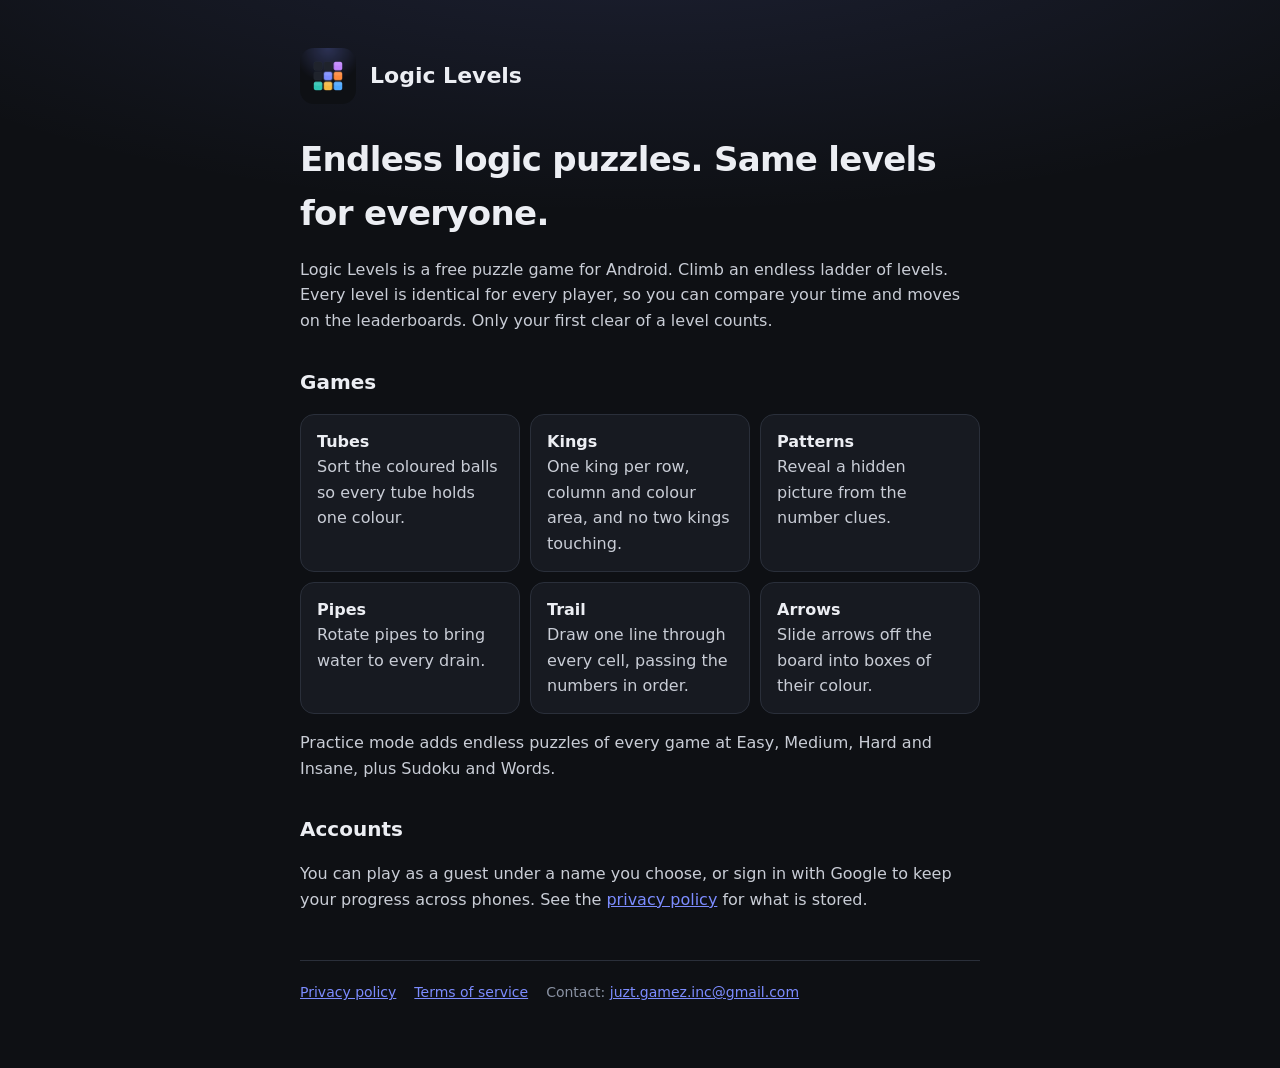
==== index.html @ 3d0cbcfe "Logic Levels website: home, privacy policy, terms Co-Authored-By: Claude Opus 5.5 <noreply@anthropic" ====
<!doctype html>
<html lang="en">
<head>
  <meta charset="utf-8" />
  <meta name="viewport" content="width=device-width, initial-scale=1" />
  <title>Logic Levels: endless logic puzzles with leaderboards</title>
  <meta name="description" content="Logic Levels is a free Android puzzle game: an endless ladder of logic levels, the same for every player, with leaderboards and a practice mode." />
  <link rel="icon" type="image/png" href="logo.png" />
  <link rel="stylesheet" href="style.css" />
</head>
<body>
<main>
  <header><img src="logo.png" alt="Logic Levels logo" /><a href="./">Logic Levels</a></header>

  <h1>Endless logic puzzles. Same levels for everyone.</h1>
  <p>Logic Levels is a free puzzle game for Android. Climb an endless ladder of levels. Every level is identical for
    every player, so you can compare your time and moves on the leaderboards. Only your first clear of a level counts.</p>

  <h2>Games</h2>
  <ul class="games">
    <li><strong>Tubes</strong>Sort the coloured balls so every tube holds one colour.</li>
    <li><strong>Kings</strong>One king per row, column and colour area, and no two kings touching.</li>
    <li><strong>Patterns</strong>Reveal a hidden picture from the number clues.</li>
    <li><strong>Pipes</strong>Rotate pipes to bring water to every drain.</li>
    <li><strong>Trail</strong>Draw one line through every cell, passing the numbers in order.</li>
    <li><strong>Arrows</strong>Slide arrows off the board into boxes of their colour.</li>
  </ul>
  <p>Practice mode adds endless puzzles of every game at Easy, Medium, Hard and Insane, plus Sudoku and Words.</p>

  <h2>Accounts</h2>
  <p>You can play as a guest under a name you choose, or sign in with Google to keep your progress across phones.
    See the <a href="privacy.html">privacy policy</a> for what is stored.</p>

  <footer>
    <a href="privacy.html">Privacy policy</a>
    <a href="terms.html">Terms of service</a>
    <span class="muted">Contact: <a href="mailto:juzt.gamez.inc@gmail.com">juzt.gamez.inc@gmail.com</a></span>
  </footer>
</main>
</body>
</html>
---- style.css ----
:root { --bg: #0e1014; --surface: #171a21; --line: #2a2f3a; --text: #eceef3; --muted: #8a92a3; --accent: #7c8cff; color-scheme: dark; }
* { box-sizing: border-box; }
body { margin: 0; background: radial-gradient(120% 50% at 50% -10%, rgba(124, 140, 255, 0.14), transparent 60%), var(--bg); color: var(--text);
  font: 16px/1.6 system-ui, -apple-system, 'Segoe UI', Roboto, sans-serif; }
main { max-width: 720px; margin: 0 auto; padding: 48px 20px 64px; }
header { display: flex; align-items: center; gap: 14px; margin-bottom: 28px; }
header img { width: 56px; height: 56px; border-radius: 14px; }
header a { color: inherit; text-decoration: none; font-weight: 750; font-size: 22px; }
h1 { font-size: 34px; letter-spacing: -0.02em; margin: 0 0 8px; }
h2 { font-size: 20px; margin: 32px 0 8px; }
p, li { color: #c9cdd6; }
a { color: var(--accent); }
.muted { color: var(--muted); font-size: 14px; }
.games { display: grid; grid-template-columns: repeat(auto-fill, minmax(200px, 1fr)); gap: 10px; padding: 0; list-style: none; }
.games li { background: var(--surface); border: 1px solid var(--line); border-radius: 14px; padding: 14px 16px; }
.games strong { color: var(--text); display: block; }
footer { margin-top: 48px; padding-top: 20px; border-top: 1px solid var(--line); display: flex; gap: 18px; flex-wrap: wrap; font-size: 14px; }
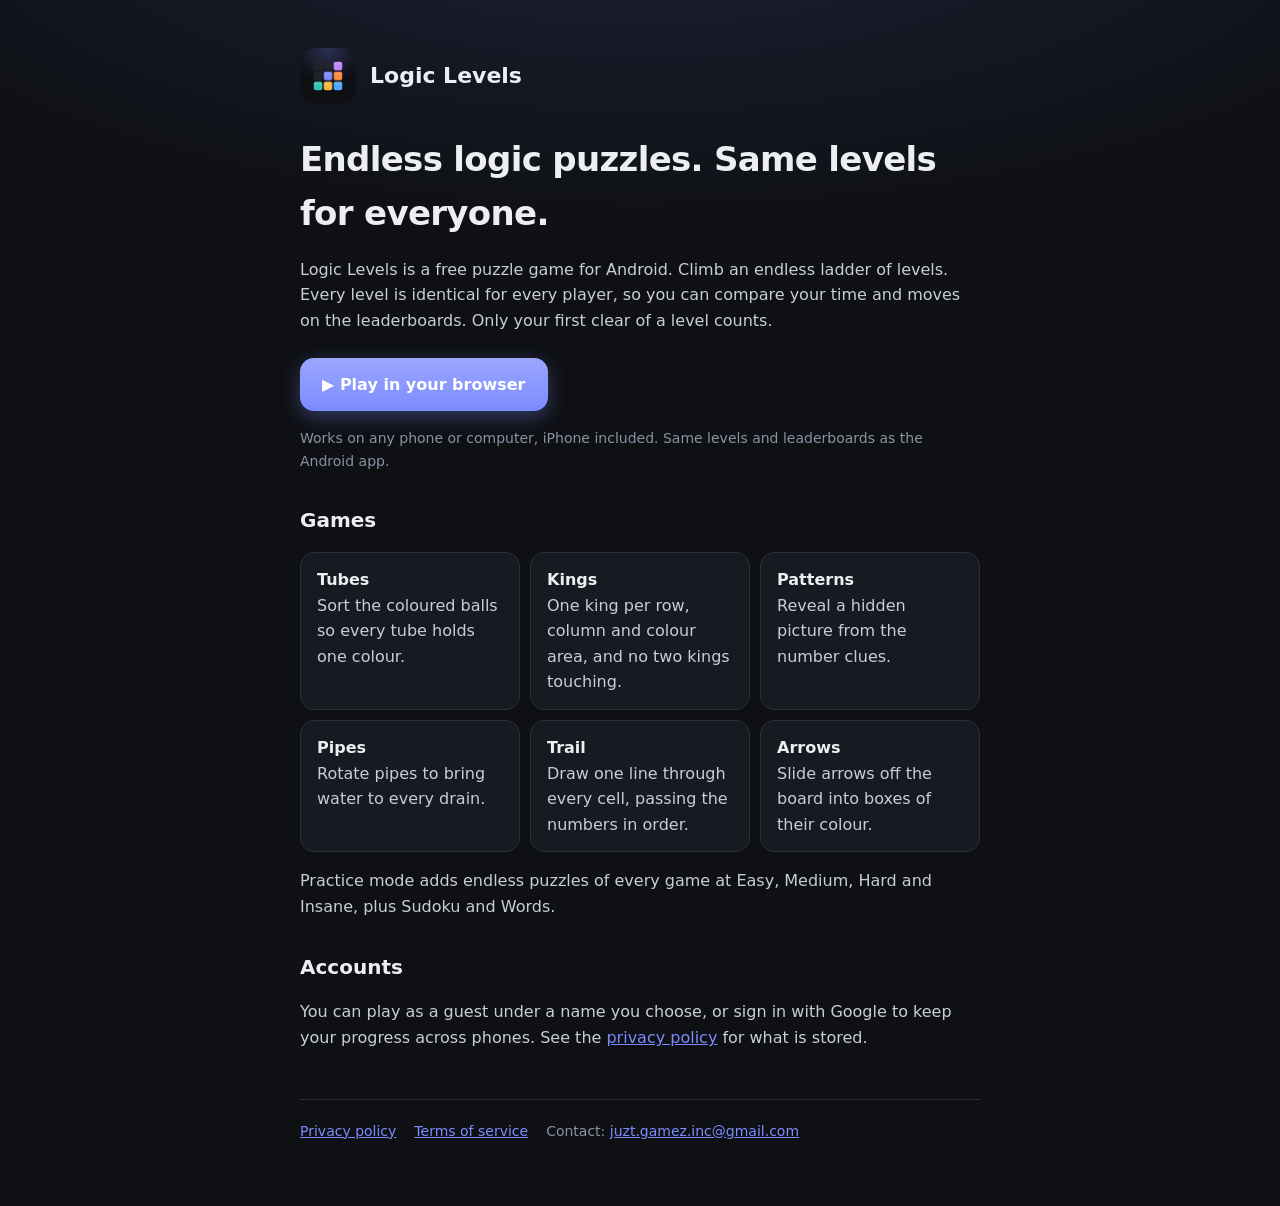
==== commit 939d45df: "Add playable web version at /play/" ====
--- a/index.html
+++ b/index.html
@@ -3,6 +3,8 @@
 <head>
   <meta charset="utf-8" />
   <meta name="viewport" content="width=device-width, initial-scale=1" />
+  <meta name="google-site-verification" content="RvZ9gB7G97P8vCzJ0cMord8nV6_U_YTRMiMlR-_lS_s" />
+  <meta name="google-site-verification" content="-xFfNX2e6JE0jjLSSS9k5QfhTwENypqD5GuEg4MIlqs" />
   <title>Logic Levels: endless logic puzzles with leaderboards</title>
   <meta name="description" content="Logic Levels is a free Android puzzle game: an endless ladder of logic levels, the same for every player, with leaderboards and a practice mode." />
   <link rel="icon" type="image/png" href="logo.png" />
@@ -15,6 +17,9 @@
   <h1>Endless logic puzzles. Same levels for everyone.</h1>
   <p>Logic Levels is a free puzzle game for Android. Climb an endless ladder of levels. Every level is identical for
     every player, so you can compare your time and moves on the leaderboards. Only your first clear of a level counts.</p>
+
+  <p><a class="cta" href="play/">▶ Play in your browser</a></p>
+  <p class="muted">Works on any phone or computer, iPhone included. Same levels and leaderboards as the Android app.</p>
 
   <h2>Games</h2>
   <ul class="games">
--- a/style.css
+++ b/style.css
@@ -15,3 +15,4 @@
 .games li { background: var(--surface); border: 1px solid var(--line); border-radius: 14px; padding: 14px 16px; }
 .games strong { color: var(--text); display: block; }
 footer { margin-top: 48px; padding-top: 20px; border-top: 1px solid var(--line); display: flex; gap: 18px; flex-wrap: wrap; font-size: 14px; }
+.cta { display: inline-block; margin-top: 8px; padding: 14px 22px; border-radius: 14px; background: linear-gradient(180deg, #9aa6ff, #7c8cff); color: #fff; font-weight: 700; text-decoration: none; box-shadow: 0 6px 20px rgba(124, 140, 255, 0.35); }
